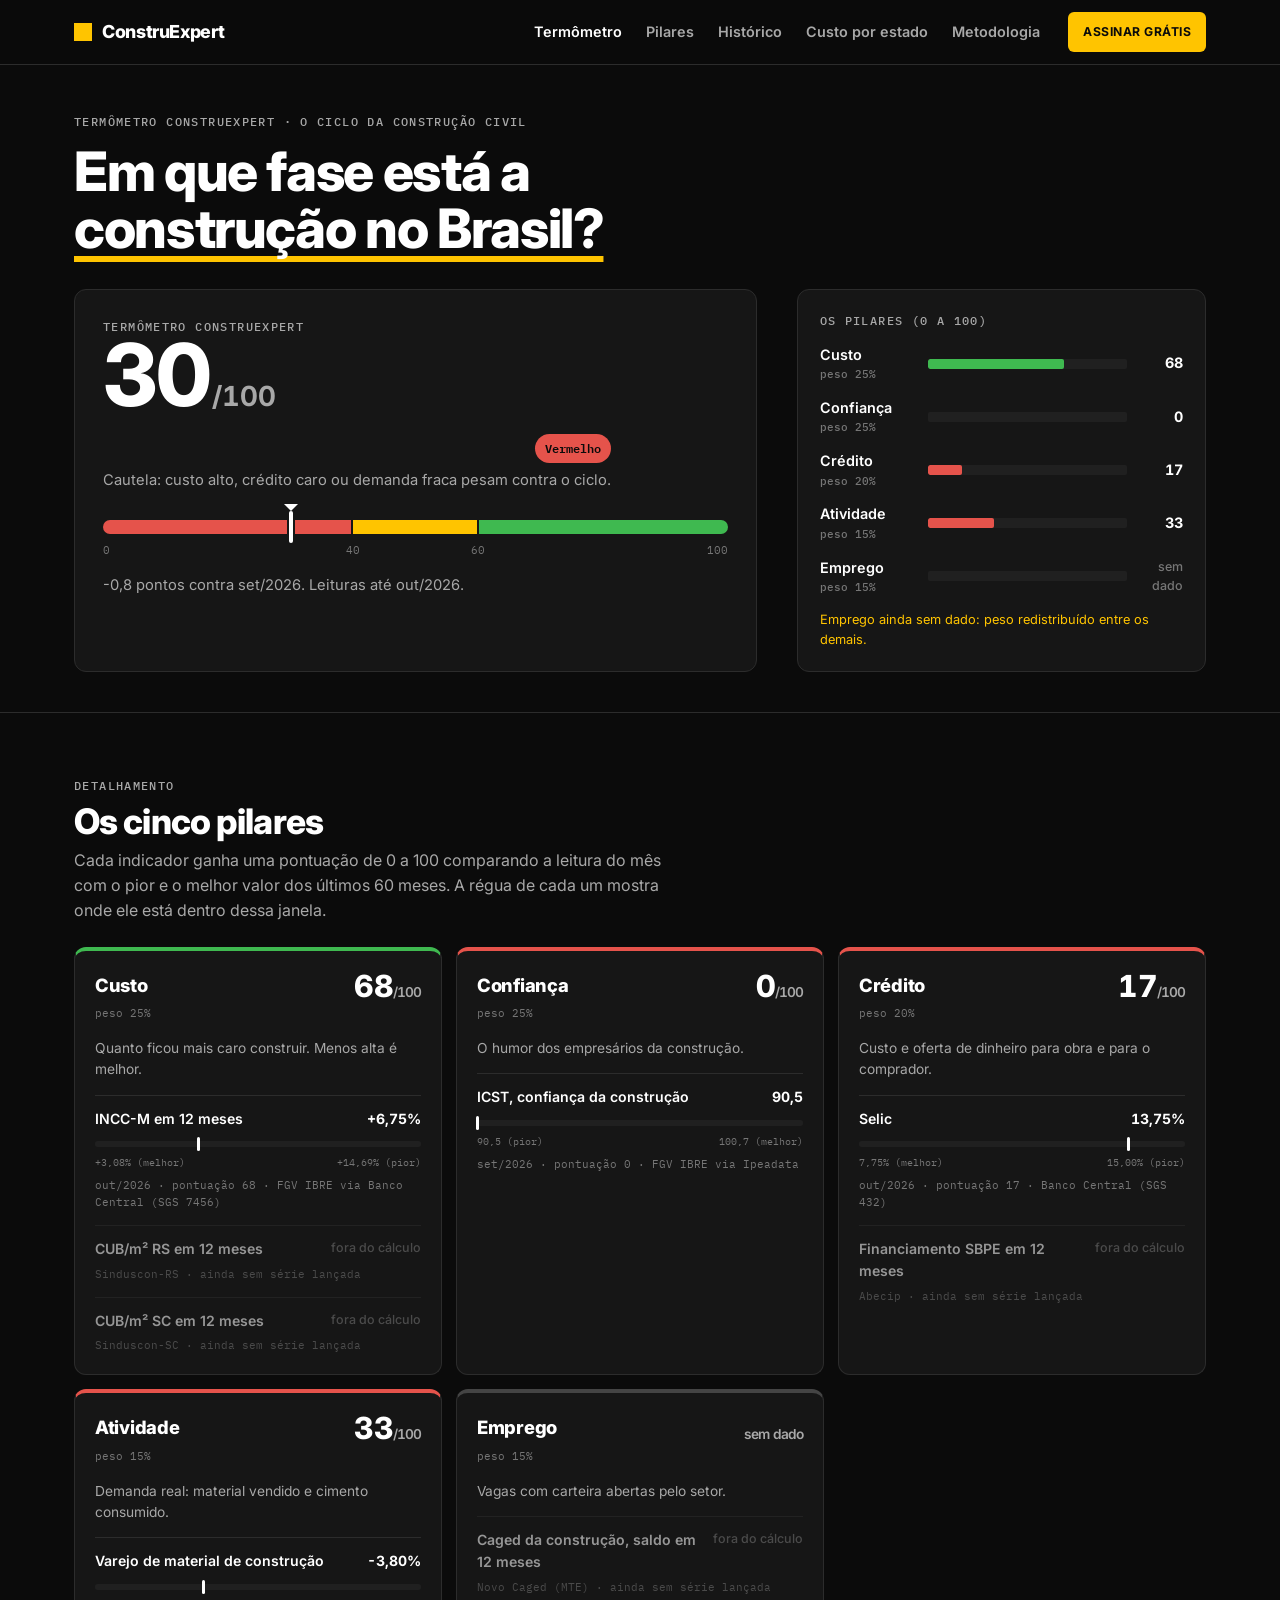
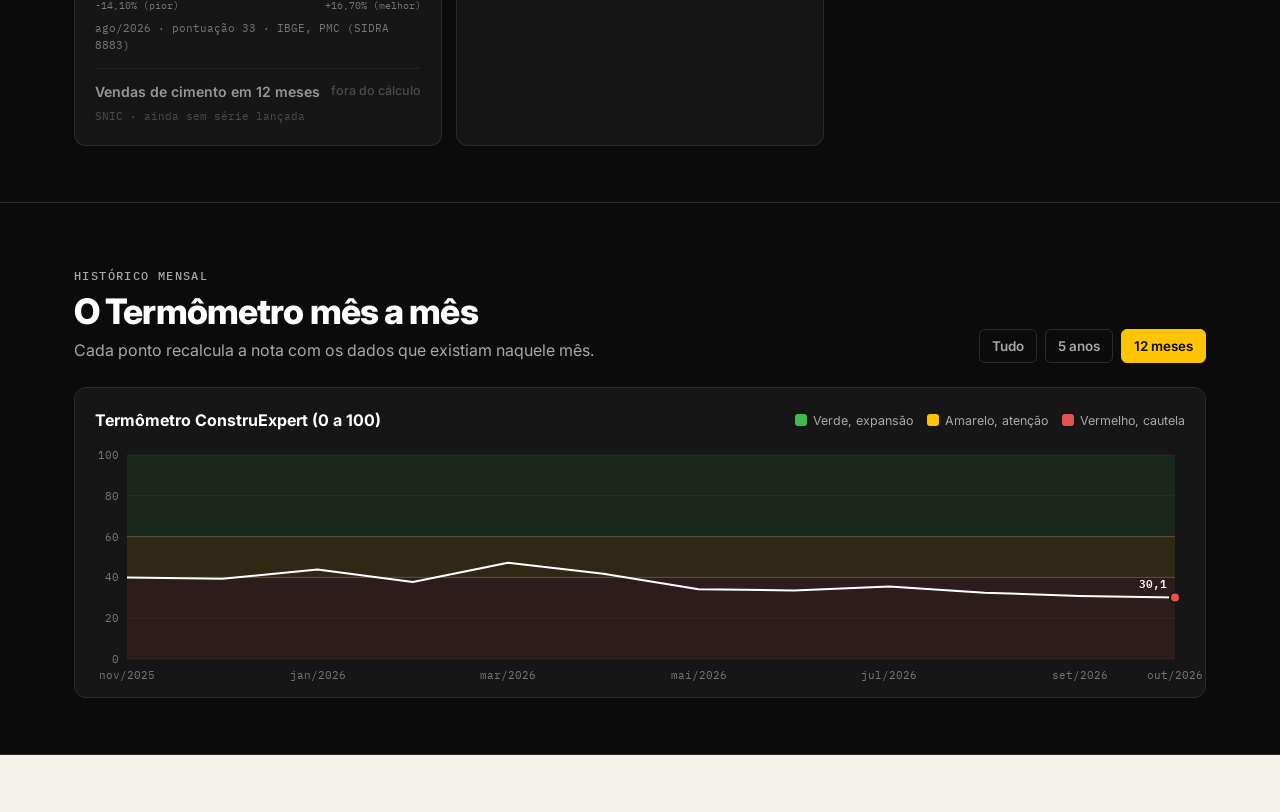
==== index.html @ 5c91c51b "Termômetro e site no ar Co-Authored-By: Claude Opus 5.5 <noreply@anthropic.com> Claude-Session: http" ====
<!DOCTYPE html>
<html lang="pt-BR"><head><meta charset="utf-8"><title>ConstruExpert</title>
<meta http-equiv="refresh" content="0; url=termometro/"><link rel="canonical" href="termometro/">
<style>body{background:#0B0B0B;color:#fff;font-family:system-ui,sans-serif;padding:40px}a{color:#FFC400}</style></head>
<body><p>Abrindo o <a href="termometro/">Termômetro ConstruExpert</a>…</p></body></html>
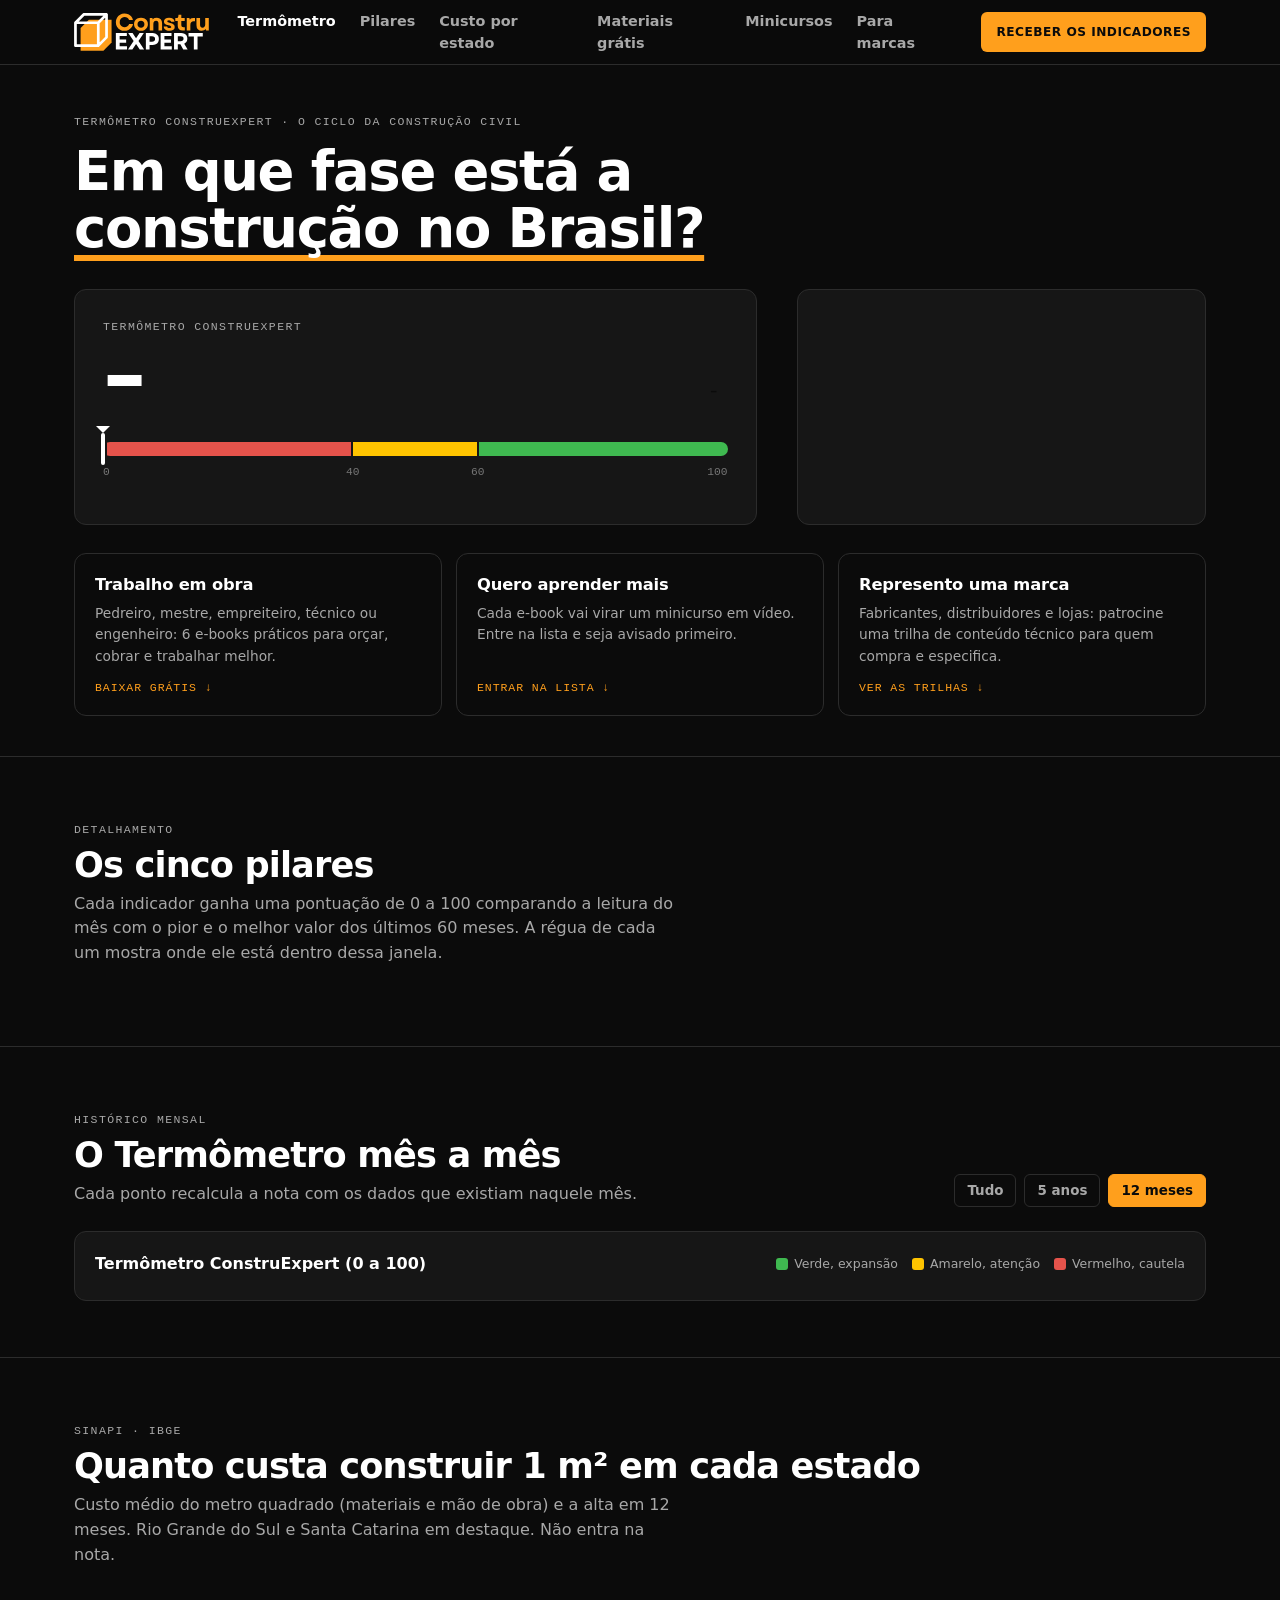
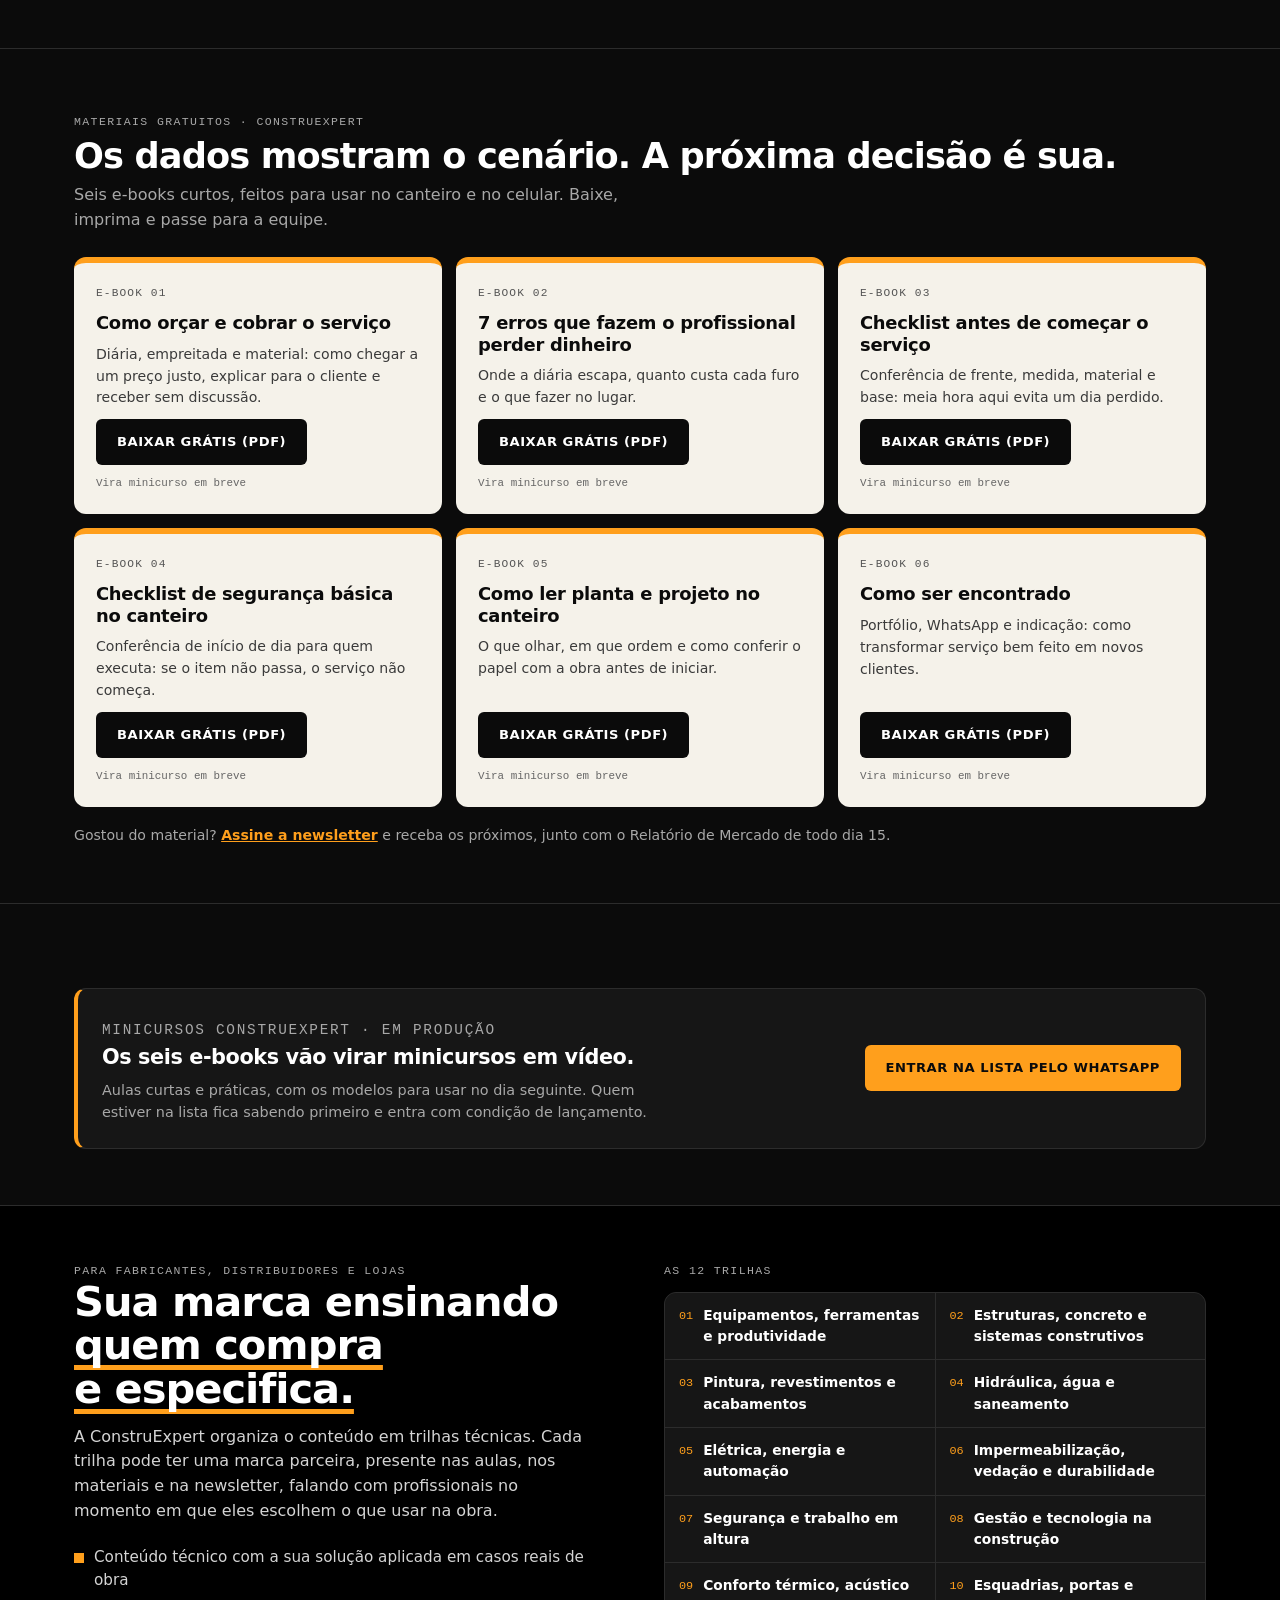
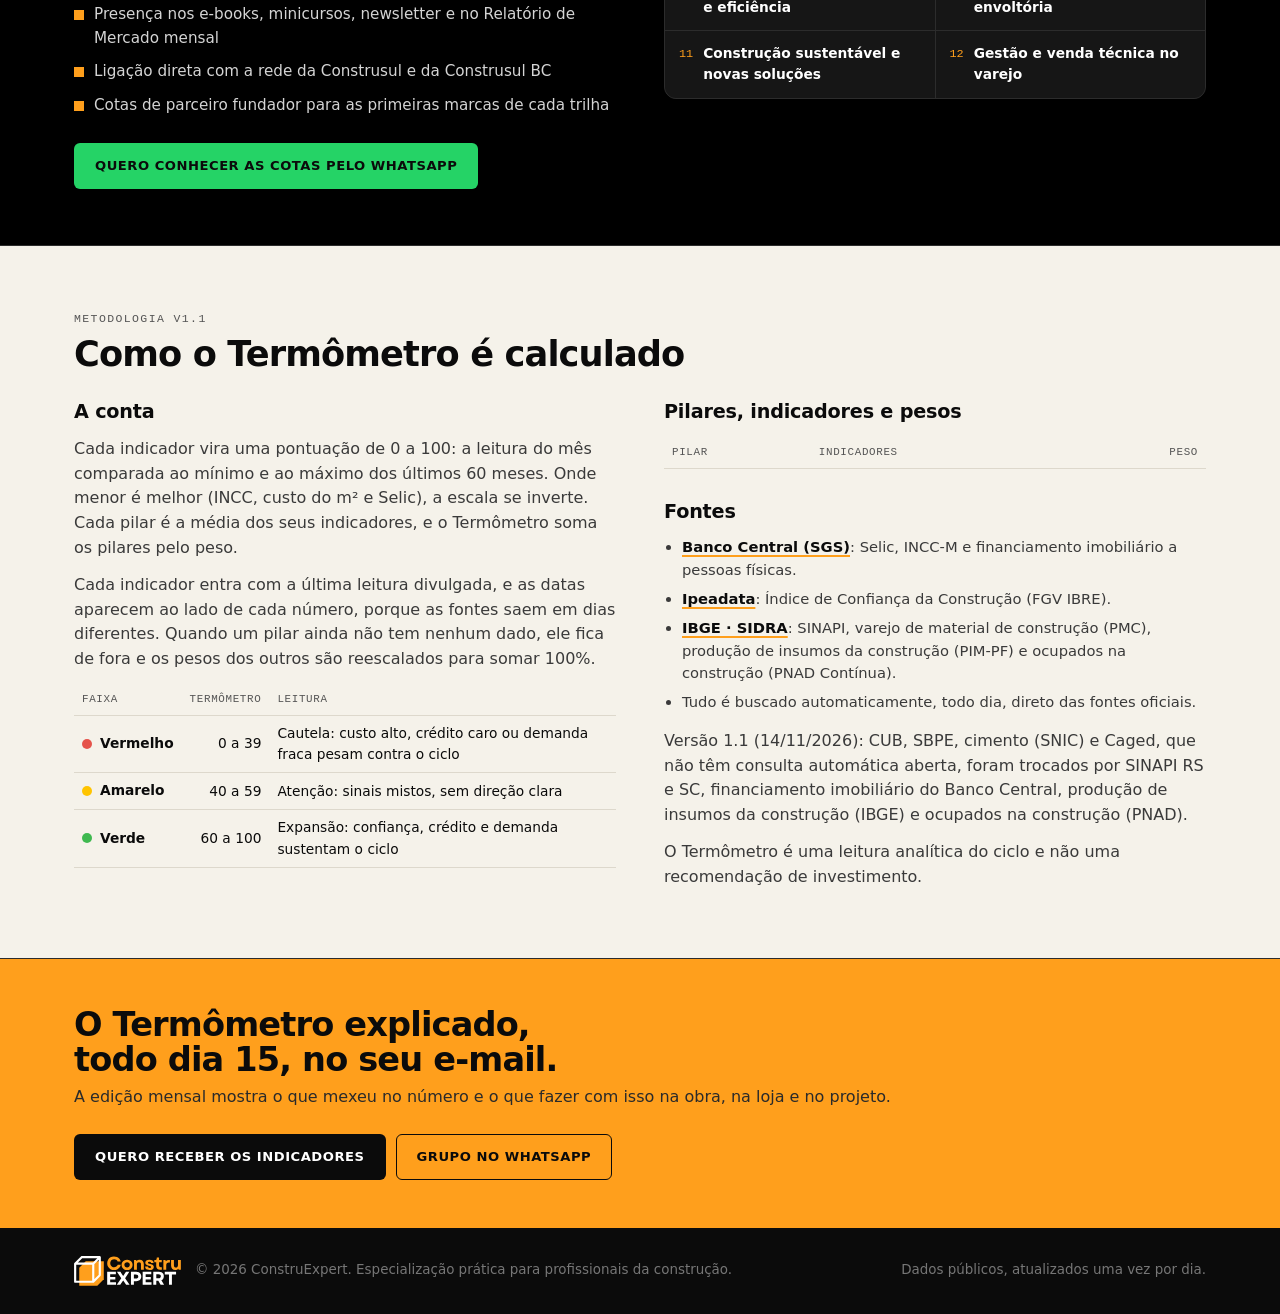
==== commit 9d8833f5: "Identidade visual: logo do Canva em SVG, laranja #FF9F1C, títulos em Outfit, favicon e prévia de com" ====
--- a/index.html
+++ b/index.html
@@ -1,5 +1,6 @@
 <!DOCTYPE html>
 <html lang="pt-BR"><head><meta charset="utf-8"><title>ConstruExpert</title>
 <meta http-equiv="refresh" content="0; url=termometro/"><link rel="canonical" href="termometro/">
-<style>body{background:#0B0B0B;color:#fff;font-family:system-ui,sans-serif;padding:40px}a{color:#FFC400}</style></head>
+<link rel="icon" href="marca/icone.svg" type="image/svg+xml">
+<style>body{background:#0B0B0B;color:#fff;font-family:system-ui,sans-serif;padding:40px}a{color:#FF9F1C}</style></head>
 <body><p>Abrindo o <a href="termometro/">Termômetro ConstruExpert</a>…</p></body></html>
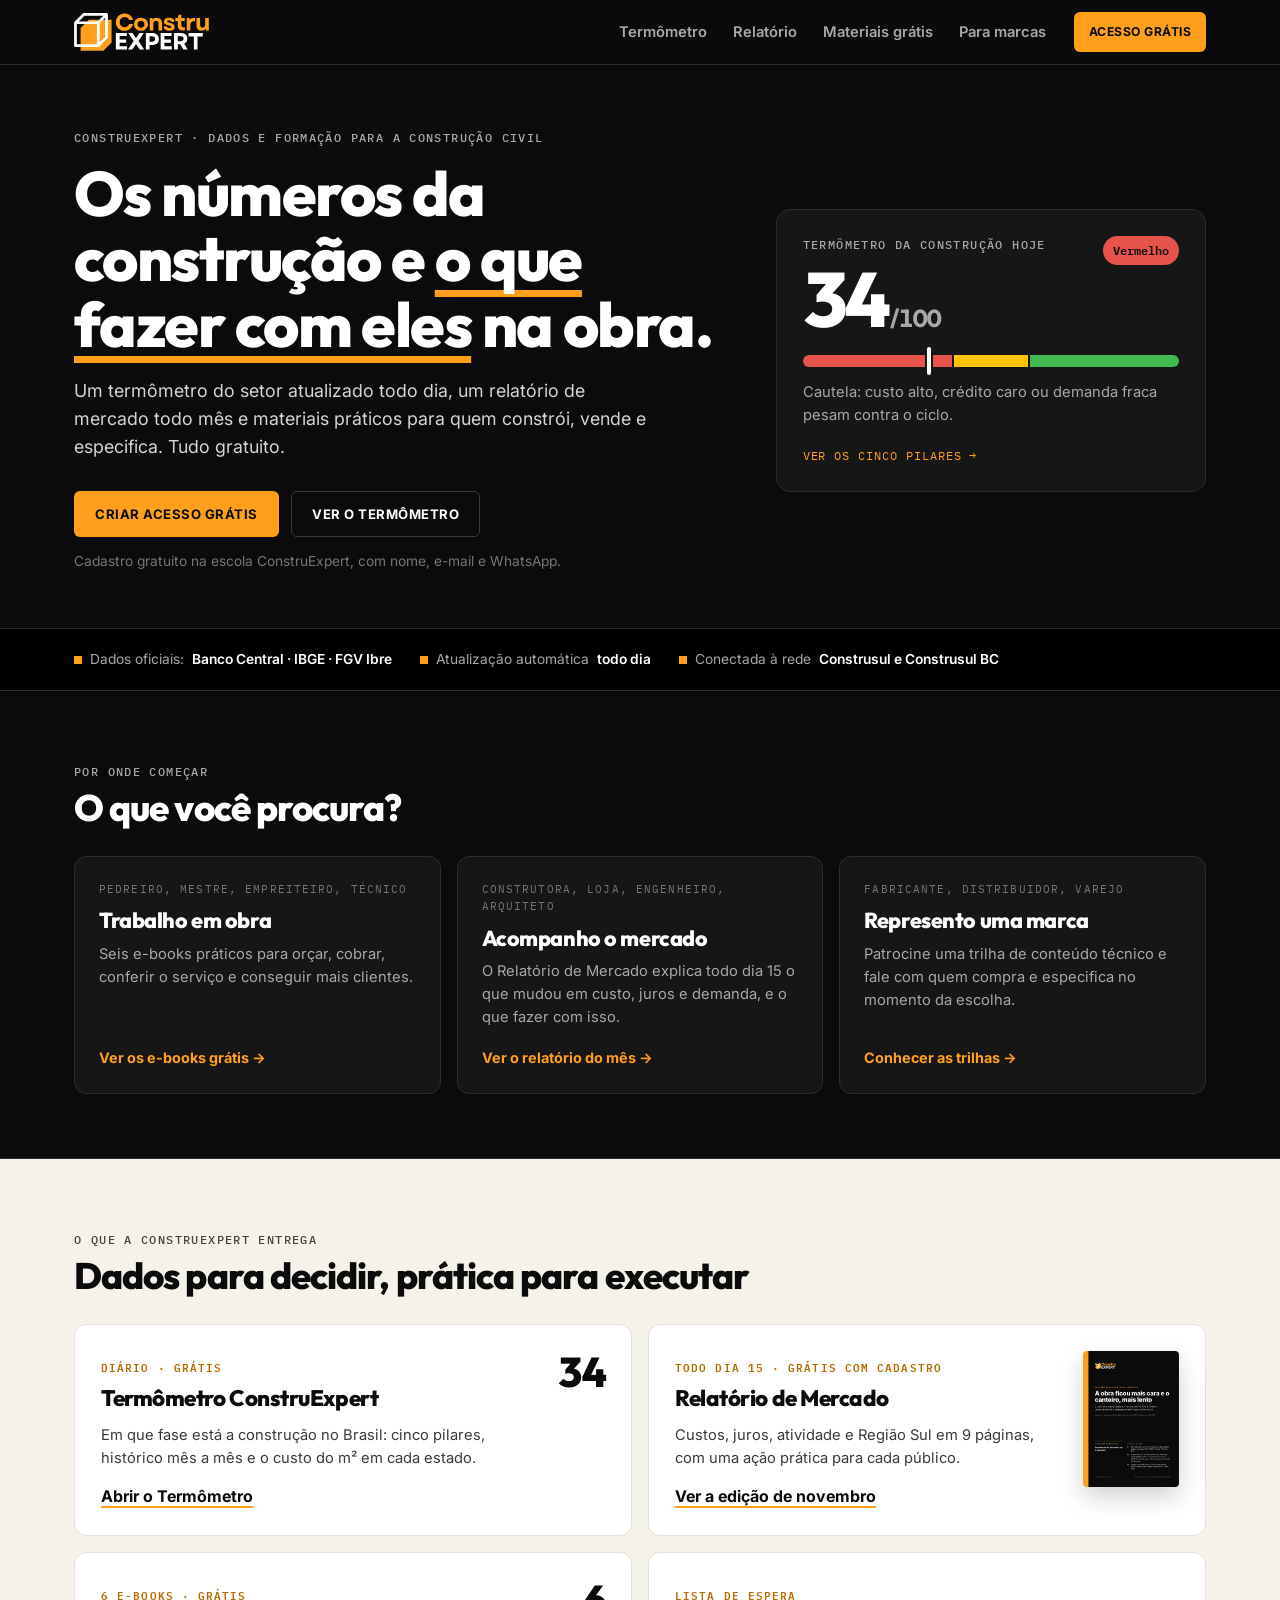
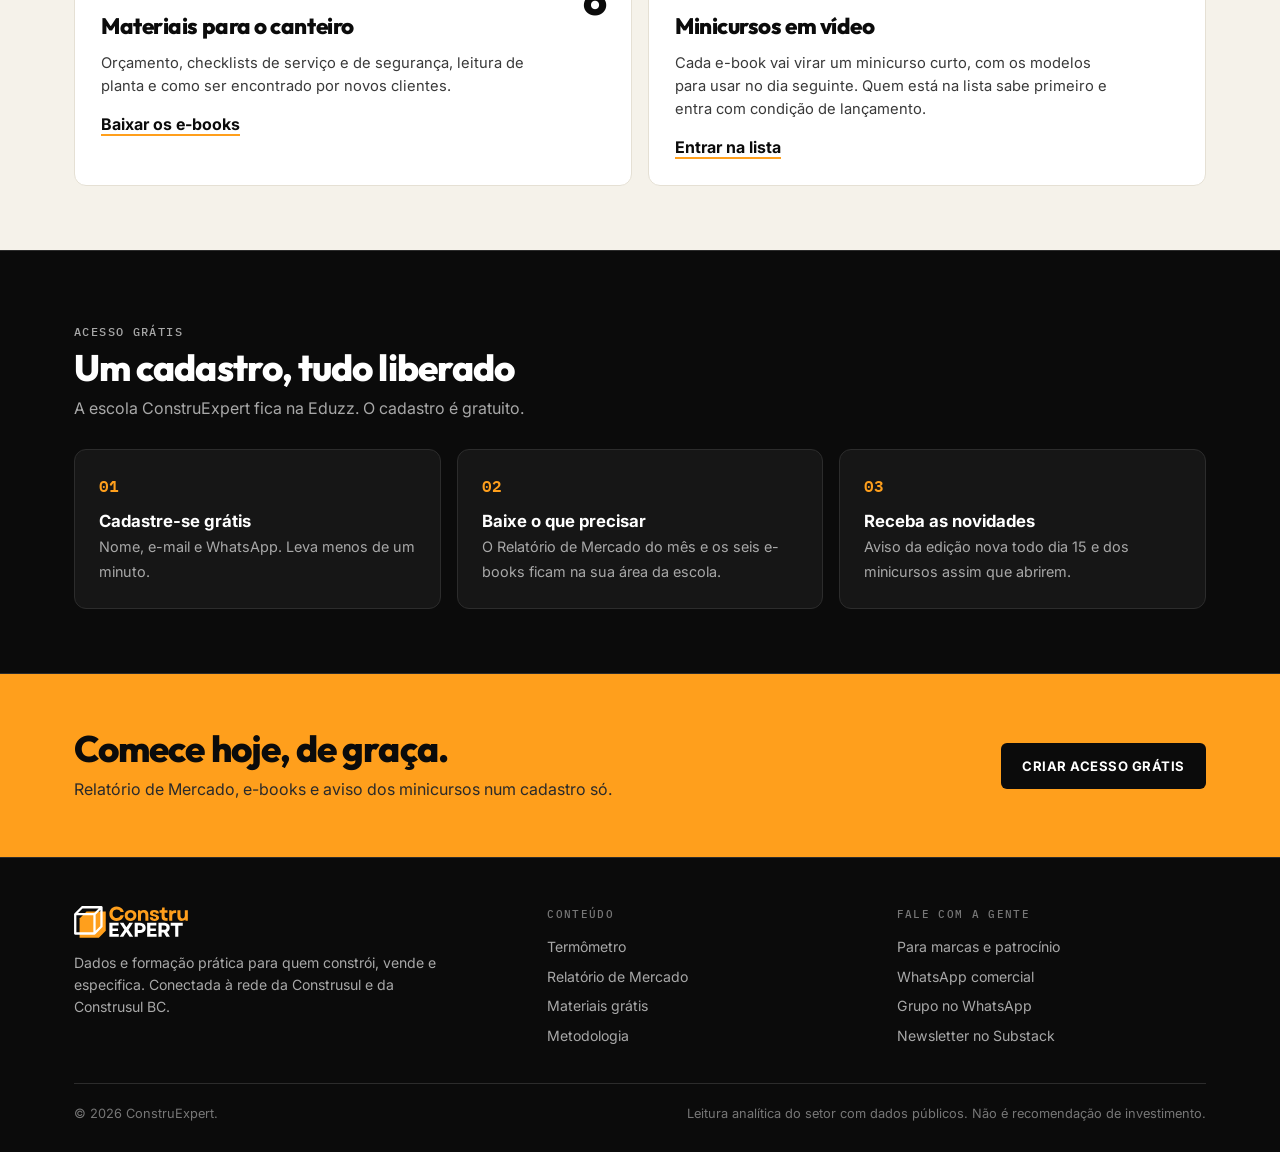
==== commit 7d7940c6: "Site comercial: página inicial, menu de celular, páginas de materiais, marcas e metodologia Co-Autho" ====
--- a/index.html
+++ b/index.html
@@ -1,6 +1,239 @@
 <!DOCTYPE html>
-<html lang="pt-BR"><head><meta charset="utf-8"><title>ConstruExpert</title>
-<meta http-equiv="refresh" content="0; url=termometro/"><link rel="canonical" href="termometro/">
+<html lang="pt-BR">
+<head>
+<meta charset="utf-8">
+<meta name="viewport" content="width=device-width, initial-scale=1">
+<title>ConstruExpert · os números da construção e o que fazer com eles</title>
+<meta name="description" content="Termômetro diário da construção civil, Relatório de Mercado mensal e e-books práticos para quem constrói, vende e especifica. Grátis, com dados oficiais do Banco Central, IBGE e FGV.">
+<meta name="theme-color" content="#0B0B0B">
 <link rel="icon" href="marca/icone.svg" type="image/svg+xml">
-<style>body{background:#0B0B0B;color:#fff;font-family:system-ui,sans-serif;padding:40px}a{color:#FF9F1C}</style></head>
-<body><p>Abrindo o <a href="termometro/">Termômetro ConstruExpert</a>…</p></body></html>
+<link rel="icon" href="marca/favicon-32.png" sizes="32x32" type="image/png">
+<link rel="apple-touch-icon" href="marca/apple-touch-icon.png">
+<link rel="canonical" href="https://xcix-xcix.github.io/construexpert/">
+<meta property="og:site_name" content="ConstruExpert">
+<meta property="og:title" content="ConstruExpert · os números da construção e o que fazer com eles">
+<meta property="og:description" content="Termômetro diário da construção civil, Relatório de Mercado mensal e e-books práticos para quem constrói, vende e especifica. Grátis, com dados oficiais do Banco Central, IBGE e FGV.">
+<meta property="og:type" content="website">
+<meta property="og:url" content="https://xcix-xcix.github.io/construexpert/">
+<meta property="og:image" content="https://xcix-xcix.github.io/construexpert/marca/og-image.png">
+<meta name="twitter:card" content="summary_large_image">
+<link rel="preconnect" href="https://fonts.googleapis.com">
+<link rel="preconnect" href="https://fonts.gstatic.com" crossorigin>
+<link href="https://fonts.googleapis.com/css2?family=IBM+Plex+Mono:wght@500;600&family=Outfit:wght@600;700;800&family=Inter:wght@400;500;600;700;800&display=swap" rel="stylesheet">
+<link rel="stylesheet" href="assets/site.css">
+<style>
+/* Página inicial: tese + leitura do Termômetro ao vivo, faixa de confiança, três caminhos, produtos, como funciona o acesso grátis. */
+.hero{padding:64px 0 56px}
+.hero-grid{display:grid;grid-template-columns:minmax(0,1.2fr) minmax(0,.8fr);gap:56px;align-items:center}
+.hero h1{margin-top:14px;font-size:clamp(2.3rem,5vw,3.9rem)}
+.hero .tese{margin-top:20px;color:#d4d4d4;font-size:1.12rem;max-width:32em}
+.hero .acoes{display:flex;gap:12px;flex-wrap:wrap;margin-top:30px}
+.hero .como{margin-top:14px;font-size:.86rem;color:var(--texto-fraco)}
+
+.termo{display:block;text-decoration:none;background:var(--superficie);border:1px solid var(--linha);border-radius:14px;padding:26px;transition:border-color .15s}
+.termo:hover{border-color:var(--marca)}
+.termo-top{display:flex;justify-content:space-between;align-items:flex-start;gap:16px}
+.termo .score{font-family:var(--titulo);font-weight:800;font-size:clamp(3.6rem,7vw,4.8rem);line-height:.9;letter-spacing:-.04em;margin-top:10px}
+.termo .score small{font-size:.32em;color:var(--texto-suave);font-weight:700;letter-spacing:0;margin-left:4px}
+.faixa-chip{font-family:var(--mono);font-size:.78rem;font-weight:600;padding:5px 10px;border-radius:999px;color:#0B0B0B;background:#444}
+.termo .sub{color:var(--texto-suave);font-size:.92rem;margin-top:14px}
+.semaforo{position:relative;display:grid;grid-template-columns:40fr 20fr 40fr;gap:2px;height:12px;border-radius:6px;margin-top:22px}
+.semaforo span:nth-child(1){background:var(--vermelho);border-radius:6px 0 0 6px}
+.semaforo span:nth-child(2){background:var(--amarelo)}
+.semaforo span:nth-child(3){background:var(--verde);border-radius:0 6px 6px 0}
+.semaforo i{position:absolute;top:-8px;width:4px;height:28px;margin-left:-2px;background:#fff;border-radius:2px;box-shadow:0 0 0 2px var(--superficie);left:0;transition:left .4s}
+.termo .ver{display:block;margin-top:20px;font-family:var(--mono);font-size:.74rem;letter-spacing:.08em;text-transform:uppercase;color:var(--marca)}
+
+.faixa-selos{border-top:1px solid var(--linha);border-bottom:1px solid var(--linha);padding:20px 0;background:#000}
+
+.caminhos{display:grid;grid-template-columns:repeat(3,minmax(0,1fr));gap:16px}
+.caminho{display:flex;flex-direction:column;gap:10px;text-decoration:none;background:var(--superficie);border:1px solid var(--linha);border-radius:12px;padding:24px;transition:border-color .15s,transform .15s}
+.caminho:hover{border-color:var(--marca);transform:translateY(-2px)}
+.caminho .quem{font-family:var(--mono);font-size:.7rem;letter-spacing:.1em;text-transform:uppercase;color:var(--texto-fraco)}
+.caminho b{font-family:var(--titulo);font-weight:800;font-size:1.35rem;letter-spacing:-.02em;line-height:1.15}
+.caminho span{color:var(--texto-suave);font-size:.92rem}
+.caminho em{font-style:normal;font-weight:700;color:var(--marca);margin-top:auto;padding-top:8px;font-size:.9rem}
+
+.produtos{display:grid;grid-template-columns:repeat(2,minmax(0,1fr));gap:16px}
+.produto{background:#fff;color:#0B0B0B;border-radius:12px;padding:26px;display:grid;grid-template-columns:minmax(0,1fr) auto;gap:20px;align-items:start;border:1px solid #e5e0d4}
+.produto .tag{font-family:var(--mono);font-size:.68rem;letter-spacing:.1em;text-transform:uppercase;color:#B86A00;font-weight:600}
+.produto h3{font-family:var(--titulo);font-weight:800;font-size:1.4rem;letter-spacing:-.02em;margin-top:6px}
+.produto p{color:#3a3a3a;font-size:.92rem;margin-top:8px;max-width:30em}
+.produto a.link-seta{display:inline-block;margin-top:14px;color:#0B0B0B;text-decoration:underline;text-decoration-color:var(--marca);text-decoration-thickness:2px;text-underline-offset:4px}
+.produto .capa{width:96px;border-radius:4px;box-shadow:0 10px 24px rgba(0,0,0,.18)}
+.produto .big{font-family:var(--titulo);font-weight:800;font-size:2.6rem;line-height:1;letter-spacing:-.04em;color:#0B0B0B}
+
+.passos{list-style:none;padding:0;margin:0;display:grid;grid-template-columns:repeat(3,minmax(0,1fr));gap:16px;counter-reset:p}
+.passos li{counter-increment:p;background:var(--superficie);border:1px solid var(--linha);border-radius:12px;padding:24px}
+.passos li::before{content:"0" counter(p);display:block;font-family:var(--mono);color:var(--marca);font-weight:600;margin-bottom:10px}
+.passos b{display:block;font-size:1.05rem}
+.passos span{color:var(--texto-suave);font-size:.9rem}
+
+@media (max-width:960px){
+  .hero-grid{grid-template-columns:1fr;gap:36px}
+  .caminhos,.passos{grid-template-columns:1fr}
+  .produtos{grid-template-columns:1fr}
+}
+@media (max-width:620px){
+  .hero{padding:40px 0}
+  .produto{grid-template-columns:1fr}
+  .produto .capa{display:none}
+}
+</style>
+</head>
+<body>
+<header class="top">
+  <div class="wrap">
+    <a class="logo" href="./" aria-label="ConstruExpert, página inicial"><img src="marca/logo-branco.svg" alt="ConstruExpert" width="136" height="38"></a>
+    <nav class="nav" aria-label="Principal"><a href="termometro/">Termômetro</a><a href="relatorio/">Relatório</a><a href="materiais/">Materiais grátis</a><a href="para-marcas/">Para marcas</a></nav>
+    <a class="btn btn-y btn-sm" href="https://chk.eduzz.com/89AXY5GE0D?utm_source=site&amp;utm_medium=inicio&amp;utm_campaign=cta-topo" target="_blank" rel="noopener">Acesso grátis</a>
+    <button class="menu-btn" type="button" aria-expanded="false" aria-controls="menu-mob" aria-label="Abrir menu"><svg width="20" height="20" viewBox="0 0 20 20" aria-hidden="true"><path d="M2 5h16M2 10h16M2 15h16" stroke="currentColor" stroke-width="2" stroke-linecap="round"/></svg></button>
+  </div>
+  <nav class="menu-mob" id="menu-mob" aria-label="Menu"><a href="termometro/">Termômetro</a><a href="relatorio/">Relatório</a><a href="materiais/">Materiais grátis</a><a href="para-marcas/">Para marcas</a><a href="metodologia/">Metodologia</a></nav>
+</header>
+
+<main id="topo">
+<section class="hero" aria-labelledby="t-hero">
+  <div class="wrap hero-grid">
+    <div>
+      <p class="rotulo">ConstruExpert · dados e formação para a construção civil</p>
+      <h1 class="disp" id="t-hero">Os números da construção e <span class="marca-a">o que fazer com eles</span> na obra.</h1>
+      <p class="tese">Um termômetro do setor atualizado todo dia, um relatório de mercado todo mês e materiais práticos para quem constrói, vende e especifica. Tudo gratuito.</p>
+      <div class="acoes">
+        <a class="btn btn-y" href="https://chk.eduzz.com/89AXY5GE0D?utm_source=site&amp;utm_medium=inicio&amp;utm_campaign=hero" target="_blank" rel="noopener">Criar acesso grátis</a>
+        <a class="btn btn-o" href="termometro/">Ver o Termômetro</a>
+      </div>
+      <p class="como">Cadastro gratuito na escola ConstruExpert, com nome, e-mail e WhatsApp.</p>
+    </div>
+    <a class="termo" href="termometro/" aria-labelledby="t-termo">
+      <div class="termo-top">
+        <div>
+          <p class="rotulo" id="t-termo">Termômetro da construção hoje</p>
+          <div class="score num" id="score">–</div>
+        </div>
+        <span class="faixa-chip" id="faixa">carregando</span>
+      </div>
+      <div class="semaforo" aria-hidden="true"><span></span><span></span><span></span><i id="marcador"></i></div>
+      <p class="sub" id="faixa-sub">Custo, confiança, crédito, atividade e emprego numa nota de 0 a 100.</p>
+      <span class="ver">Ver os cinco pilares →</span>
+    </a>
+  </div>
+</section>
+
+<div class="faixa-selos">
+  <div class="wrap selos">
+    <span>Dados oficiais: <b>Banco Central · IBGE · FGV Ibre</b></span>
+    <span>Atualização automática <b>todo dia</b></span>
+    <span>Conectada à rede <b>Construsul e Construsul BC</b></span>
+  </div>
+</div>
+
+<section class="sec" aria-labelledby="t-cam">
+  <div class="wrap">
+    <div class="sec-head"><div><p class="rotulo">Por onde começar</p><h2 class="disp" id="t-cam">O que você procura?</h2></div></div>
+    <nav class="caminhos" aria-label="Por onde começar">
+      <a class="caminho" href="materiais/"><span class="quem">Pedreiro, mestre, empreiteiro, técnico</span><b>Trabalho em obra</b><span>Seis e-books práticos para orçar, cobrar, conferir o serviço e conseguir mais clientes.</span><em>Ver os e-books grátis →</em></a>
+      <a class="caminho" href="relatorio/"><span class="quem">Construtora, loja, engenheiro, arquiteto</span><b>Acompanho o mercado</b><span>O Relatório de Mercado explica todo dia 15 o que mudou em custo, juros e demanda, e o que fazer com isso.</span><em>Ver o relatório do mês →</em></a>
+      <a class="caminho" href="para-marcas/"><span class="quem">Fabricante, distribuidor, varejo</span><b>Represento uma marca</b><span>Patrocine uma trilha de conteúdo técnico e fale com quem compra e especifica no momento da escolha.</span><em>Conhecer as trilhas →</em></a>
+    </nav>
+  </div>
+</section>
+
+<section class="sec light" aria-labelledby="t-prod">
+  <div class="wrap">
+    <div class="sec-head"><div><p class="rotulo">O que a ConstruExpert entrega</p><h2 class="disp" id="t-prod">Dados para decidir, prática para executar</h2></div></div>
+    <div class="produtos">
+      <article class="produto">
+        <div><p class="tag">Diário · grátis</p><h3>Termômetro ConstruExpert</h3><p>Em que fase está a construção no Brasil: cinco pilares, histórico mês a mês e o custo do m² em cada estado.</p><a class="link-seta" href="termometro/">Abrir o Termômetro</a></div>
+        <div class="big num" id="score-mini">–</div>
+      </article>
+      <article class="produto">
+        <div><p class="tag">Todo dia 15 · grátis com cadastro</p><h3>Relatório de Mercado</h3><p>Custos, juros, atividade e Região Sul em 9 páginas, com uma ação prática para cada público.</p><a class="link-seta" href="relatorio/">Ver a edição de novembro</a></div>
+        <img class="capa" src="relatorio/img/capa-2026-11.jpg" alt="Capa do Relatório de Mercado de novembro de 2026" width="96" height="136" loading="lazy">
+      </article>
+      <article class="produto">
+        <div><p class="tag">6 e-books · grátis</p><h3>Materiais para o canteiro</h3><p>Orçamento, checklists de serviço e de segurança, leitura de planta e como ser encontrado por novos clientes.</p><a class="link-seta" href="materiais/">Baixar os e-books</a></div>
+        <div class="big">6</div>
+      </article>
+      <article class="produto">
+        <div><p class="tag">Lista de espera</p><h3>Minicursos em vídeo</h3><p>Cada e-book vai virar um minicurso curto, com os modelos para usar no dia seguinte. Quem está na lista sabe primeiro e entra com condição de lançamento.</p><a class="link-seta" href="materiais/#minicursos">Entrar na lista</a></div>
+      </article>
+    </div>
+  </div>
+</section>
+
+<section class="sec" aria-labelledby="t-passos">
+  <div class="wrap">
+    <div class="sec-head"><div><p class="rotulo">Acesso grátis</p><h2 class="disp" id="t-passos">Um cadastro, tudo liberado</h2><p>A escola ConstruExpert fica na Eduzz. O cadastro é gratuito.</p></div></div>
+    <ol class="passos">
+      <li><b>Cadastre-se grátis</b><span>Nome, e-mail e WhatsApp. Leva menos de um minuto.</span></li>
+      <li><b>Baixe o que precisar</b><span>O Relatório de Mercado do mês e os seis e-books ficam na sua área da escola.</span></li>
+      <li><b>Receba as novidades</b><span>Aviso da edição nova todo dia 15 e dos minicursos assim que abrirem.</span></li>
+    </ol>
+  </div>
+</section>
+
+<section class="cta" aria-labelledby="t-cta">
+  <div class="wrap">
+    <div>
+      <h2 class="disp" id="t-cta">Comece hoje, de graça.</h2>
+      <p>Relatório de Mercado, e-books e aviso dos minicursos num cadastro só.</p>
+    </div>
+    <div class="acoes-cta">
+      <a class="btn btn-k" href="https://chk.eduzz.com/89AXY5GE0D?utm_source=site&amp;utm_medium=inicio&amp;utm_campaign=cta-final" target="_blank" rel="noopener">Criar acesso grátis</a>
+    </div>
+  </div>
+</section>
+</main>
+
+<footer class="foot">
+  <div class="wrap">
+    <div class="foot-grid">
+      <div class="foot-marca">
+        <img src="marca/logo-branco.svg" alt="ConstruExpert" width="114" height="32" loading="lazy">
+        <p>Dados e formação prática para quem constrói, vende e especifica. Conectada à rede da Construsul e da Construsul BC.</p>
+      </div>
+      <div>
+        <h3>Conteúdo</h3>
+        <ul>
+          <li><a href="termometro/">Termômetro</a></li>
+          <li><a href="relatorio/">Relatório de Mercado</a></li>
+          <li><a href="materiais/">Materiais grátis</a></li>
+          <li><a href="metodologia/">Metodologia</a></li>
+        </ul>
+      </div>
+      <div>
+        <h3>Fale com a gente</h3>
+        <ul>
+          <li><a href="para-marcas/">Para marcas e patrocínio</a></li>
+          <li><a href="https://wa.me/5551999713119?text=Ol%C3%A1!%20Vim%20pelo%20site%20da%20ConstruExpert%20e%20quero%20conhecer%20as%20trilhas%20patrocinadas." target="_blank" rel="noopener">WhatsApp comercial</a></li>
+          <li><a href="https://chat.whatsapp.com/HiWnnU9bLOwJQwbIWMs6zj" target="_blank" rel="noopener">Grupo no WhatsApp</a></li>
+          <li><a href="https://construexpert.substack.com/subscribe?utm_source=site&amp;utm_medium=rodape" target="_blank" rel="noopener">Newsletter no Substack</a></li>
+        </ul>
+      </div>
+    </div>
+    <div class="foot-base">
+      <span>© 2026 ConstruExpert.</span>
+      <span>Leitura analítica do setor com dados públicos. Não é recomendação de investimento.</span>
+    </div>
+  </div>
+</footer>
+<script src="assets/site.js" defer></script>
+<script>
+/* Leitura ao vivo do Termômetro a partir de termometro/dados.json */
+(function(){
+  var F={Vermelho:["#e5534b","Cautela: custo alto, crédito caro ou demanda fraca pesam contra o ciclo."],
+         Amarelo:["#FFC400","Atenção: sinais mistos, sem direção clara."],
+         Verde:["#3fb950","Expansão: confiança, crédito e demanda sustentam o ciclo."]};
+  fetch("termometro/dados.json",{cache:"no-store"}).then(function(r){return r.json();}).then(function(D){
+    var t=D.termometro, f=D.faixa||(t<40?"Vermelho":t<60?"Amarelo":"Verde"), c=F[f]||F.Amarelo;
+    document.getElementById("score").innerHTML=Math.round(t)+"<small>/100</small>";
+    document.getElementById("score-mini").textContent=Math.round(t);
+    var chip=document.getElementById("faixa"); chip.textContent=f; chip.style.background=c[0];
+    document.getElementById("faixa-sub").textContent=c[1];
+    document.getElementById("marcador").style.left=Math.max(0,Math.min(100,t))+"%";
+  }).catch(function(){ document.getElementById("faixa").textContent="ver página"; });
+})();
+</script>
+</body>
+</html>
--- a/assets/site.css
+++ b/assets/site.css
@@ -0,0 +1,127 @@
+/* ConstruExpert · base comum a todas as páginas: identidade, cabeçalho com menu de celular, botões, seções, rodapé e janela de download. Cada página pode ter estilos próprios depois deste arquivo. */
+:root{
+  --fundo:#0B0B0B;
+  --superficie:#161616;
+  --superficie-2:#202020;
+  --texto:#ffffff;
+  --texto-suave:#a8a8a8;
+  --texto-fraco:#767676;
+  --linha:#2c2c2c;
+  --marca:#FF9F1C;
+  --marca-claro:#FFB54D;
+  --claro:#F5F2EA;
+  --amarelo:#FFC400;
+  --vermelho:#e5534b; --verde:#3fb950;
+  --titulo:Outfit,Inter,system-ui,sans-serif;
+  --sans:Inter,"SF Pro Text",system-ui,-apple-system,"Segoe UI",Roboto,sans-serif;
+  --mono:"IBM Plex Mono",ui-monospace,Menlo,Consolas,monospace;
+  --wrap:1180px;
+  color-scheme:dark;
+}
+*,*::before,*::after{box-sizing:border-box}
+html{scroll-behavior:smooth;scroll-padding-top:76px}
+body{margin:0;background:var(--fundo);color:var(--texto);font-family:var(--sans);font-size:16px;line-height:1.55;-webkit-font-smoothing:antialiased}
+a{color:inherit}
+h1,h2,h3,p,dl,dd{margin:0}
+img{max-width:100%}
+:focus-visible{outline:3px solid var(--marca);outline-offset:3px;border-radius:4px}
+.wrap{max-width:var(--wrap);margin:0 auto;padding:0 24px}
+.disp{font-family:var(--titulo);font-weight:800;letter-spacing:-.025em;line-height:1.05;text-wrap:balance}
+.rotulo{font-family:var(--mono);font-size:.72rem;font-weight:500;letter-spacing:.12em;text-transform:uppercase;color:var(--texto-suave)}
+.num{font-variant-numeric:tabular-nums}
+.marca-a{text-decoration:underline;text-decoration-color:var(--marca);text-decoration-thickness:.11em;text-underline-offset:.14em;text-decoration-skip-ink:none}
+
+/* Botões */
+.btn{display:inline-flex;align-items:center;justify-content:center;white-space:nowrap;min-height:46px;padding:0 20px;font-family:var(--sans);font-weight:700;font-size:.82rem;letter-spacing:.04em;text-transform:uppercase;text-decoration:none;border-radius:6px;border:1.5px solid transparent;cursor:pointer}
+.btn-y{background:var(--marca);color:#0B0B0B}
+.btn-y:hover{background:var(--marca-claro)}
+.btn-k{background:#0B0B0B;color:#fff}
+.btn-k:hover{background:#262626}
+.btn-o{background:transparent;color:#fff;border-color:#3a3a3a}
+.btn-o:hover{border-color:var(--marca)}
+.btn-line{background:transparent;color:#0B0B0B;border-color:#0B0B0B}
+.btn-line:hover{background:rgba(0,0,0,.08)}
+.btn-wa{background:#25D366;color:#0B0B0B}
+.btn-wa:hover{background:#4ee283}
+.btn-sm{min-height:40px;padding:0 14px;font-size:.76rem}
+.link-seta{color:var(--marca);font-weight:700;text-decoration:none}
+.link-seta:hover{text-decoration:underline}
+
+/* Cabeçalho */
+.top{position:sticky;top:0;z-index:30;background:rgba(11,11,11,.94);backdrop-filter:blur(8px);-webkit-backdrop-filter:blur(8px);border-bottom:1px solid var(--linha)}
+.top .wrap{display:flex;align-items:center;gap:28px;height:64px}
+.logo{display:flex;align-items:center;text-decoration:none;flex:none}
+.logo img{display:block;height:38px;width:auto}
+.nav{display:flex;gap:26px;margin-left:auto}
+.nav a{font-weight:600;font-size:.92rem;text-decoration:none;color:var(--texto-suave);white-space:nowrap}
+.nav a:hover,.nav a[aria-current]{color:#fff}
+.nav a[aria-current]{box-shadow:inset 0 -2px 0 var(--marca)}
+.menu-btn{display:none;margin-left:8px;width:44px;height:44px;border-radius:6px;border:1px solid var(--linha);background:transparent;color:#fff;cursor:pointer;align-items:center;justify-content:center}
+.menu-btn svg{display:block}
+.menu-mob{display:none;border-top:1px solid var(--linha);background:var(--fundo)}
+.menu-mob a{display:block;padding:14px 24px;font-weight:600;text-decoration:none;color:#fff;border-bottom:1px solid var(--linha)}
+.menu-mob a[aria-current]{color:var(--marca)}
+.top.aberto .menu-mob{display:block}
+
+/* Seções */
+.sec{padding:64px 0;border-bottom:1px solid var(--linha)}
+.sec-head{display:flex;justify-content:space-between;align-items:flex-end;gap:24px;flex-wrap:wrap;margin-bottom:28px}
+.sec-head h2{font-size:clamp(1.6rem,3vw,2.3rem);margin-top:8px}
+.sec-head p{color:var(--texto-suave);max-width:40em;margin-top:8px}
+.light{background:var(--claro);color:#0B0B0B;color-scheme:light}
+.light .rotulo{color:#555}
+.light .sec-head p{color:#444}
+
+/* Faixa de confiança */
+.selos{display:flex;flex-wrap:wrap;gap:10px 28px;align-items:center;font-size:.86rem;color:var(--texto-suave)}
+.selos b{color:#fff;font-weight:600}
+.selos span{display:inline-flex;align-items:center;gap:8px}
+.selos span::before{content:"";width:8px;height:8px;background:var(--marca);flex:none}
+
+/* Chamada final */
+.cta{background:var(--marca);color:#0B0B0B;padding:56px 0}
+.cta .wrap{display:flex;justify-content:space-between;align-items:center;gap:24px;flex-wrap:wrap}
+.cta h2{font-size:clamp(1.6rem,3vw,2.3rem);max-width:18em}
+.cta p{margin-top:8px;color:#2a2a2a;max-width:36em}
+.acoes-cta{display:flex;gap:10px;flex-wrap:wrap}
+
+/* Rodapé */
+.foot{padding:48px 0 28px;color:var(--texto-suave);font-size:.88rem;border-top:1px solid var(--linha)}
+.foot-grid{display:grid;grid-template-columns:1.4fr 1fr 1fr;gap:40px}
+.foot-marca img{display:block;height:32px;width:auto;margin-bottom:14px}
+.foot-marca p{max-width:26em}
+.foot h3{font-family:var(--mono);font-size:.7rem;font-weight:500;letter-spacing:.12em;text-transform:uppercase;color:var(--texto-fraco);margin-bottom:12px}
+.foot ul{list-style:none;padding:0;margin:0;display:grid;gap:8px}
+.foot ul a{text-decoration:none}
+.foot ul a:hover{color:#fff}
+.foot-base{display:flex;justify-content:space-between;gap:16px;flex-wrap:wrap;margin-top:36px;padding-top:20px;border-top:1px solid var(--linha);color:var(--texto-fraco);font-size:.8rem}
+
+/* Janela de download (e-books) */
+.janela{border:0;padding:0;border-radius:14px;max-width:460px;width:calc(100% - 32px);background:var(--superficie);color:#fff;box-shadow:0 30px 80px rgba(0,0,0,.6)}
+.janela::backdrop{background:rgba(0,0,0,.7)}
+.janela-in{position:relative;padding:28px;display:flex;flex-direction:column;gap:14px;border-top:6px solid var(--marca);border-radius:14px}
+.janela h2{font-family:var(--titulo);font-size:1.5rem;letter-spacing:-.02em;line-height:1.15}
+.janela p{color:var(--texto-suave);font-size:.92rem}
+.janela ul{margin:0;padding-left:18px;color:#d4d4d4;font-size:.92rem;display:grid;gap:4px}
+.janela .btn{width:100%}
+.janela .pular{background:none;border:0;color:var(--texto-suave);font:inherit;font-size:.86rem;text-decoration:underline;cursor:pointer;padding:6px;align-self:center}
+.janela .fechar{position:absolute;top:10px;right:10px;width:36px;height:36px;border:0;background:transparent;color:var(--texto-suave);font-size:1.4rem;cursor:pointer;border-radius:6px}
+
+@media (max-width:960px){
+  .nav{display:none}
+  .top .btn{margin-left:auto}
+  .menu-btn{display:inline-flex}
+  .foot-grid{grid-template-columns:1fr 1fr}
+  .foot-marca{grid-column:1 / -1}
+}
+@media (max-width:620px){
+  .wrap{padding:0 16px}
+  .btn{white-space:normal;text-align:center}
+  .top .wrap{gap:12px}
+  .logo img{height:32px}
+  .sec{padding:48px 0}
+}
+@media (max-width:380px){
+  .top .btn-sm{padding:0 10px;font-size:.7rem}
+}
+@media (prefers-reduced-motion:reduce){*{transition:none!important;scroll-behavior:auto!important}}
